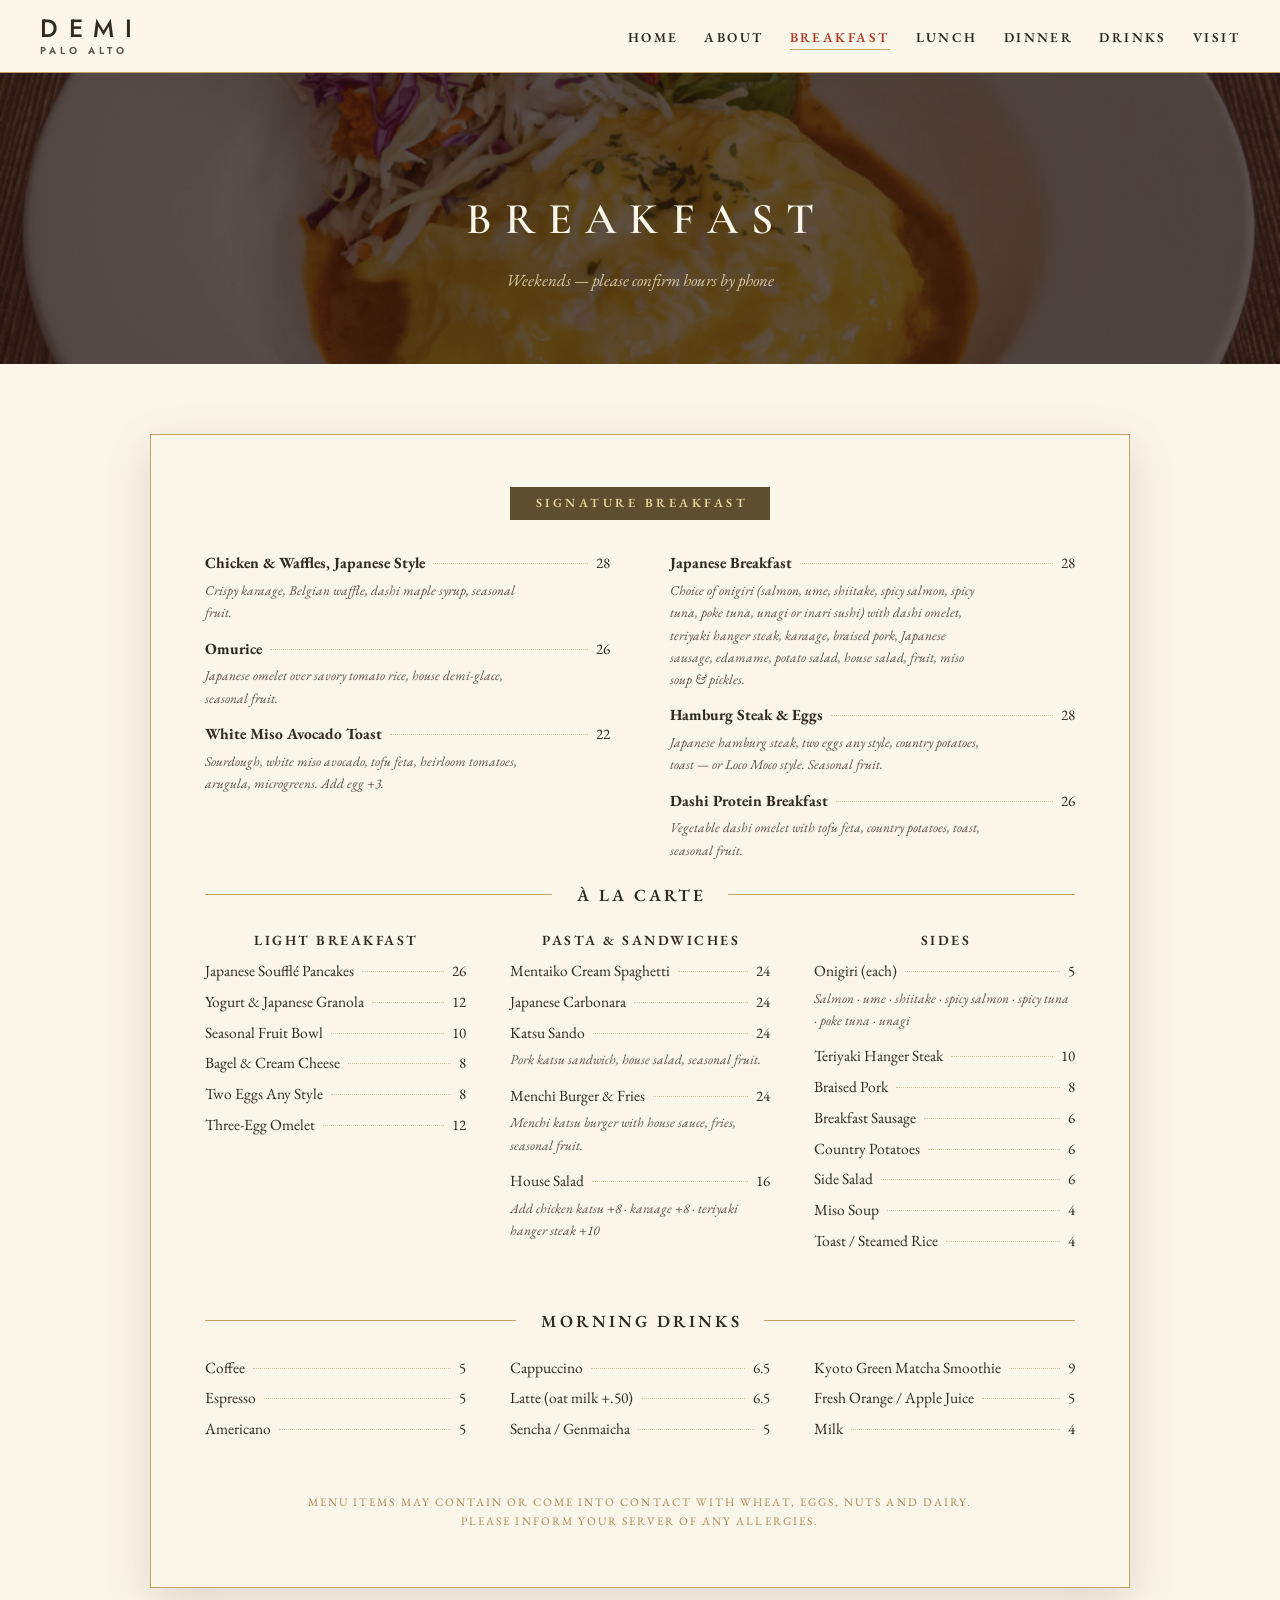
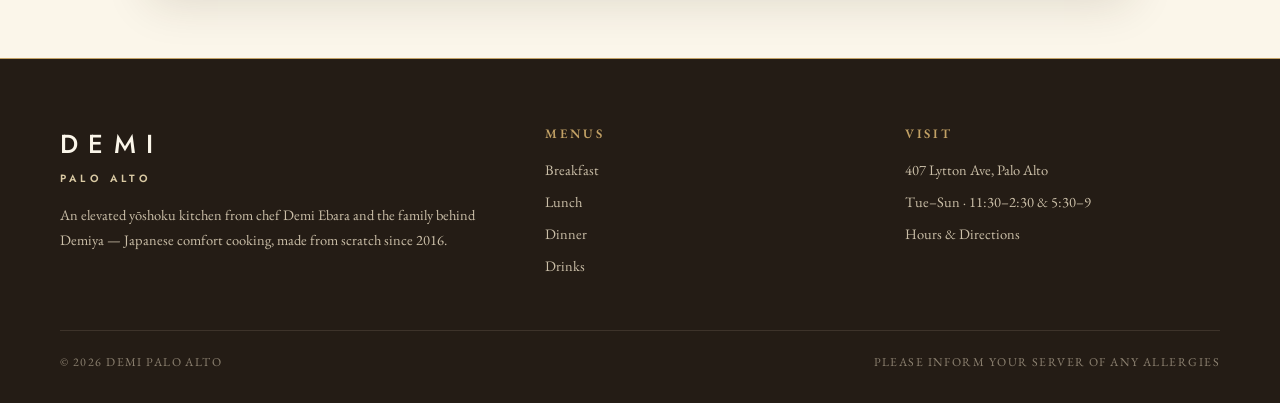
==== breakfast.html @ 5574823f "DEMI Palo Alto — static site preview" ====
<!DOCTYPE html>
<html lang="en">
<head>
<meta charset="UTF-8">
<meta name="viewport" content="width=device-width, initial-scale=1">
<meta name="robots" content="noindex, nofollow">
<title>Breakfast Menu — DEMI Palo Alto</title>
<link rel="preconnect" href="https://fonts.googleapis.com">
<link rel="preconnect" href="https://fonts.gstatic.com" crossorigin>
<link href="https://fonts.googleapis.com/css2?family=Cormorant+Garamond:wght@400;500;600;700&family=Jost:wght@300;400;500;600&family=EB+Garamond:ital,wght@0,400;0,500;0,600;0,700;1,400;1,500&display=swap" rel="stylesheet">
<link rel="stylesheet" href="style.css">
</head>
<body>

<nav class="nav">
  <a class="brand" href="index.html"><span class="wordmark">DEMI</span><span class="place">Palo Alto</span></a>
  <ul>
    <li><a href="index.html">Home</a></li>
    <li><a href="index.html#about">About</a></li>
    <li><a class="active" href="breakfast.html">Breakfast</a></li>
    <li><a href="lunch.html">Lunch</a></li>
    <li><a href="dinner.html">Dinner</a></li>
    <li><a href="drinks.html">Drinks</a></li>
    <li><a href="index.html#visit">Visit</a></li>
  </ul>
</nav>

<header class="menu-hero" style="background-image:url('images/Demiya_Omurice-1024x819.jpg')">
  <h1>Breakfast</h1>
  <p class="when">Weekends — please confirm hours by phone</p>
</header>

<div class="sheet-wrap"><div class="sheet">

  <div class="banner-wrap"><span class="kicker">Signature Breakfast</span></div>

  <div class="m-cols">
    <div>
      <div class="mrow"><span class="n"><strong>Chicken &amp; Waffles, Japanese Style</strong></span><span class="dots"></span><span class="p">28</span></div>
      <p class="mdesc">Crispy karaage, Belgian waffle, dashi maple syrup, seasonal fruit.</p>
      <div class="mrow"><span class="n"><strong>Omurice</strong></span><span class="dots"></span><span class="p">26</span></div>
      <p class="mdesc">Japanese omelet over savory tomato rice, house demi-glace, seasonal fruit.</p>
      <div class="mrow"><span class="n"><strong>White Miso Avocado Toast</strong></span><span class="dots"></span><span class="p">22</span></div>
      <p class="mdesc">Sourdough, white miso avocado, tofu feta, heirloom tomatoes, arugula, microgreens. Add egg +3.</p>
    </div>
    <div>
      <div class="mrow"><span class="n"><strong>Japanese Breakfast</strong></span><span class="dots"></span><span class="p">28</span></div>
      <p class="mdesc">Choice of onigiri (salmon, ume, shiitake, spicy salmon, spicy tuna, poke tuna, unagi or inari sushi) with dashi omelet, teriyaki hanger steak, karaage, braised pork, Japanese sausage, edamame, potato salad, house salad, fruit, miso soup &amp; pickles.</p>
      <div class="mrow"><span class="n"><strong>Hamburg Steak &amp; Eggs</strong></span><span class="dots"></span><span class="p">28</span></div>
      <p class="mdesc">Japanese hamburg steak, two eggs any style, country potatoes, toast — or Loco Moco style. Seasonal fruit.</p>
      <div class="mrow"><span class="n"><strong>Dashi Protein Breakfast</strong></span><span class="dots"></span><span class="p">26</span></div>
      <p class="mdesc">Vegetable dashi omelet with tofu feta, country potatoes, toast, seasonal fruit.</p>
    </div>
  </div>

  <div class="center-head"><span class="m-sec-h" style="margin:0">À La Carte</span></div>
  <div class="m-cols three">
    <div class="m-sec">
      <div class="m-sec-h" style="font-size:14px">Light Breakfast</div>
      <div class="mrow"><span class="n">Japanese Soufflé Pancakes</span><span class="dots"></span><span class="p">26</span></div>
      <div class="mrow"><span class="n">Yogurt &amp; Japanese Granola</span><span class="dots"></span><span class="p">12</span></div>
      <div class="mrow"><span class="n">Seasonal Fruit Bowl</span><span class="dots"></span><span class="p">10</span></div>
      <div class="mrow"><span class="n">Bagel &amp; Cream Cheese</span><span class="dots"></span><span class="p">8</span></div>
      <div class="mrow"><span class="n">Two Eggs Any Style</span><span class="dots"></span><span class="p">8</span></div>
      <div class="mrow"><span class="n">Three-Egg Omelet</span><span class="dots"></span><span class="p">12</span></div>
    </div>
    <div class="m-sec">
      <div class="m-sec-h" style="font-size:14px">Pasta &amp; Sandwiches</div>
      <div class="mrow"><span class="n">Mentaiko Cream Spaghetti</span><span class="dots"></span><span class="p">24</span></div>
      <div class="mrow"><span class="n">Japanese Carbonara</span><span class="dots"></span><span class="p">24</span></div>
      <div class="mrow"><span class="n">Katsu Sando</span><span class="dots"></span><span class="p">24</span></div>
      <p class="mdesc">Pork katsu sandwich, house salad, seasonal fruit.</p>
      <div class="mrow"><span class="n">Menchi Burger &amp; Fries</span><span class="dots"></span><span class="p">24</span></div>
      <p class="mdesc">Menchi katsu burger with house sauce, fries, seasonal fruit.</p>
      <div class="mrow"><span class="n">House Salad</span><span class="dots"></span><span class="p">16</span></div>
      <p class="mdesc">Add chicken katsu +8 · karaage +8 · teriyaki hanger steak +10</p>
    </div>
    <div class="m-sec">
      <div class="m-sec-h" style="font-size:14px">Sides</div>
      <div class="mrow"><span class="n">Onigiri (each)</span><span class="dots"></span><span class="p">5</span></div>
      <p class="mdesc">Salmon · ume · shiitake · spicy salmon · spicy tuna · poke tuna · unagi</p>
      <div class="mrow"><span class="n">Teriyaki Hanger Steak</span><span class="dots"></span><span class="p">10</span></div>
      <div class="mrow"><span class="n">Braised Pork</span><span class="dots"></span><span class="p">8</span></div>
      <div class="mrow"><span class="n">Breakfast Sausage</span><span class="dots"></span><span class="p">6</span></div>
      <div class="mrow"><span class="n">Country Potatoes</span><span class="dots"></span><span class="p">6</span></div>
      <div class="mrow"><span class="n">Side Salad</span><span class="dots"></span><span class="p">6</span></div>
      <div class="mrow"><span class="n">Miso Soup</span><span class="dots"></span><span class="p">4</span></div>
      <div class="mrow"><span class="n">Toast / Steamed Rice</span><span class="dots"></span><span class="p">4</span></div>
    </div>
  </div>

  <div class="center-head"><span class="m-sec-h" style="margin:0">Morning Drinks</span></div>
  <div class="m-cols three">
    <div class="m-sec">
      <div class="mrow"><span class="n">Coffee</span><span class="dots"></span><span class="p">5</span></div>
      <div class="mrow"><span class="n">Espresso</span><span class="dots"></span><span class="p">5</span></div>
      <div class="mrow"><span class="n">Americano</span><span class="dots"></span><span class="p">5</span></div>
    </div>
    <div class="m-sec">
      <div class="mrow"><span class="n">Cappuccino</span><span class="dots"></span><span class="p">6.5</span></div>
      <div class="mrow"><span class="n">Latte (oat milk +.50)</span><span class="dots"></span><span class="p">6.5</span></div>
      <div class="mrow"><span class="n">Sencha / Genmaicha</span><span class="dots"></span><span class="p">5</span></div>
    </div>
    <div class="m-sec">
      <div class="mrow"><span class="n">Kyoto Green Matcha Smoothie</span><span class="dots"></span><span class="p">9</span></div>
      <div class="mrow"><span class="n">Fresh Orange / Apple Juice</span><span class="dots"></span><span class="p">5</span></div>
      <div class="mrow"><span class="n">Milk</span><span class="dots"></span><span class="p">4</span></div>
    </div>
  </div>

  <p class="m-note" style="color:#a58a53;letter-spacing:.18em;text-transform:uppercase;font-style:normal;font-size:11.5px;margin-top:6px">Menu items may contain or come into contact with wheat, eggs, nuts and dairy.<br>Please inform your server of any allergies.</p>

</div></div>

<footer>
  <div class="foot-grid">
    <div>
      <div class="wordmark">DEMI</div>
      <div class="place">Palo Alto</div>
      <p>An elevated yōshoku kitchen from chef Demi Ebara and the family behind Demiya —
      Japanese comfort cooking, made from scratch since 2016.</p>
    </div>
    <div>
      <h4>Menus</h4>
      <ul>
        <li><a href="breakfast.html">Breakfast</a></li>
        <li><a href="lunch.html">Lunch</a></li>
        <li><a href="dinner.html">Dinner</a></li>
        <li><a href="drinks.html">Drinks</a></li>
      </ul>
    </div>
    <div>
      <h4>Visit</h4>
      <ul>
        <li>407 Lytton Ave, Palo Alto</li>
        <li>Tue–Sun · 11:30–2:30 &amp; 5:30–9</li>
        <li><a href="index.html#visit">Hours &amp; Directions</a></li>
      </ul>
    </div>
  </div>
  <div class="foot-bottom">
    <span>© 2026 DEMI Palo Alto</span>
    <span>Please inform your server of any allergies</span>
  </div>
</footer>

</body>
</html>
---- style.css ----
/* ============================================================
   DEMI Palo Alto — site stylesheet
   Design language: the restaurant's current print menus —
   Jost wordmark (storefront sign) + Cormorant Garamond / EB Garamond, cream paper, gold
   hairlines, bronze banner chips, brick-red accents.
   ============================================================ */

:root{
  --ink:#33291f;
  --ink-soft:#5d5142;
  --paper:#fbf6ea;
  --paper-alt:#f4ecda;
  --card:#fffdf6;
  --dark:#241c15;
  --dark-2:#2e251c;
  --gold:#c2a165;
  --gold-soft:#d9c9a3;
  --red:#b13a28;
  --banner:#5c4f2f;
  --banner-text:#e5d3a1;
  --leaf:#5a7d4a;
}
*{margin:0;padding:0;box-sizing:border-box}
html{scroll-behavior:smooth}
/* offset anchor jumps so the sticky nav doesn't cover the section top */
#about,#visit{scroll-margin-top:96px}
body{
  font-family:'EB Garamond',serif;
  color:var(--ink);background:var(--paper);
  font-size:17px;line-height:1.65;
  -webkit-font-smoothing:antialiased;
  font-feature-settings:'lnum';
}
img{max-width:100%;display:block}
a{color:inherit;text-decoration:none}

/* ---------- type helpers ---------- */
.display{font-family:'Cormorant Garamond',serif;font-weight:500}
.kicker{
  display:inline-block;background:var(--banner);color:var(--banner-text);
  font-size:12.5px;font-weight:600;letter-spacing:.28em;text-indent:.28em;
  text-transform:uppercase;padding:6px 22px 7px;
}
.section-title{
  font-family:'Cormorant Garamond',serif;font-weight:500;
  font-size:clamp(28px,4vw,38px);line-height:1.25;
  letter-spacing:.02em;margin:18px 0 14px;
}
.red-note{color:var(--red);font-style:italic}
.gold-rule{border:none;border-top:1px solid var(--gold);width:72px;margin:22px auto}

/* ---------- nav ---------- */
.nav{
  position:sticky;top:0;z-index:50;
  background:var(--paper);border-bottom:1px solid var(--gold);
  display:flex;align-items:center;justify-content:space-between;
  gap:18px;flex-wrap:wrap;padding:16px 40px;
}
.nav .brand{display:flex;flex-direction:column;line-height:1}
.nav .brand .wordmark{
  font-family:'Jost',sans-serif;font-weight:500;
  font-size:25px;letter-spacing:.42em;
}
.nav .brand .place{
  font-family:'Jost',sans-serif;font-size:10px;font-weight:600;letter-spacing:.4em;
  text-transform:uppercase;margin-top:5px;color:var(--ink-soft);
}
.nav ul{display:flex;list-style:none;gap:26px;flex-wrap:wrap}
.nav ul a{
  font-size:13.5px;font-weight:600;letter-spacing:.18em;
  text-transform:uppercase;padding-bottom:3px;
  border-bottom:1.5px solid transparent;transition:.2s;
}
.nav ul a:hover{color:var(--red)}
.nav ul a.active{border-bottom-color:var(--gold);color:var(--red)}

/* ---------- hero ---------- */
.hero{
  position:relative;min-height:92vh;
  display:flex;align-items:center;justify-content:center;
  background-size:cover;background-position:center;
  text-align:center;color:var(--paper);
}
.hero::before{content:'';position:absolute;inset:0;
  background:radial-gradient(ellipse at center,rgba(30,14,10,.55) 0%,rgba(30,14,10,.78) 100%)}
.hero-inner{position:relative;padding:60px 24px;max-width:820px}
.hero .wordmark{
  font-family:'Jost',sans-serif;font-weight:500;
  font-size:clamp(52px,9vw,84px);letter-spacing:.4em;text-indent:.4em;line-height:1.1;
}
.hero .place{
  font-family:'Jost',sans-serif;font-size:15px;font-weight:600;letter-spacing:.5em;text-indent:.5em;
  text-transform:uppercase;margin-top:14px;color:var(--gold-soft);
}
.hero .tag{
  font-size:clamp(17px,2.2vw,21px);font-style:italic;
  margin-top:8px;color:#f3ead8;
}
.hero .cta-row{display:flex;gap:16px;justify-content:center;flex-wrap:wrap;margin-top:34px}

/* ---------- buttons ---------- */
.btn{
  display:inline-block;padding:13px 30px;
  font-family:'EB Garamond',serif;font-size:13.5px;font-weight:600;
  letter-spacing:.22em;text-indent:.22em;text-transform:uppercase;
  border:1px solid var(--gold);transition:.25s;
}
.btn.light{color:var(--paper)}
.btn.light:hover{background:var(--gold);color:var(--dark)}
.btn.dark{color:var(--ink)}
.btn.dark:hover{background:var(--ink);color:var(--paper);border-color:var(--ink)}
.btn.solid{background:var(--red);border-color:var(--red);color:#fdf3ec}
.btn.solid:hover{background:#963022;border-color:#963022}

/* ---------- sections ---------- */
.section{padding:96px 24px}
.section.alt{background:var(--paper-alt)}
.section.dark{background:var(--dark);color:#efe6d4}
.section-head{text-align:center;max-width:760px;margin:0 auto 52px}
.kicker-row{display:flex;align-items:center;gap:26px}
.kicker-row::before,.kicker-row::after{content:'';flex:1;border-top:1px solid var(--gold)}
.section-head p.lede{font-size:18px;color:var(--ink-soft)}
.section.dark .section-head p.lede{color:#cbbfa8}
.wrap{max-width:1160px;margin:0 auto}

/* ---------- cards ---------- */
.card-grid{display:grid;grid-template-columns:repeat(3,1fr);gap:26px}
.card{
  background:var(--card);border:1px solid var(--gold-soft);
  display:flex;flex-direction:column;
}
.card img{aspect-ratio:5/4;object-fit:cover;width:100%}
.card .card-body{padding:24px 26px 28px;text-align:center}
.card h3{
  font-family:'Cormorant Garamond',serif;font-weight:600;
  font-size:21px;letter-spacing:.03em;margin-bottom:4px;
}
.card .price{color:var(--red);font-size:15px;letter-spacing:.06em;margin-bottom:10px}
.card p{font-size:15px;color:var(--ink-soft);line-height:1.6}
.card .dash{width:22px;border-top:1.4px solid var(--gold);margin:14px auto 0}

/* menu teaser cards */
.menu-cards{display:grid;grid-template-columns:repeat(4,1fr);gap:22px}
.menu-card{
  border:1px solid var(--gold);padding:38px 26px;text-align:center;
  background:var(--card);display:flex;flex-direction:column;gap:10px;align-items:center;
  transition:.25s;
}
.menu-card:hover{transform:translateY(-4px);box-shadow:0 14px 30px rgba(60,40,15,.12)}
.menu-card h3{font-family:'Cormorant Garamond',serif;font-weight:600;font-size:23px}
.menu-card .when{font-size:13.5px;color:var(--red);font-style:italic}
.menu-card p{font-size:14.5px;color:var(--ink-soft)}
.menu-card .btn{margin-top:auto}

/* ---------- about ---------- */
.about-grid{display:grid;grid-template-columns:1fr 1fr;gap:56px;align-items:center}
.about-grid .photo{border:1px solid var(--gold);padding:10px;background:var(--card)}
.about-grid .photo img{aspect-ratio:4/5;object-fit:cover}
.about-copy p{margin-bottom:16px;font-size:16.5px}
.about-copy p:last-of-type{margin-bottom:26px}

/* ---------- visit ---------- */
.visit-grid{display:grid;grid-template-columns:1fr 1fr;gap:56px}
.visit-block h3{
  font-size:15px;font-weight:600;letter-spacing:.22em;text-transform:uppercase;
  color:var(--gold);margin-bottom:16px;
}
.hours-row{display:flex;justify-content:space-between;gap:10px;
  border-bottom:1px dotted #4c4132;padding:9px 2px;font-size:16px}
.hours-row .d{letter-spacing:.04em}
.visit-block .addr{font-family:'Cormorant Garamond',serif;font-size:26px;line-height:1.4;margin-bottom:10px}
.visit-block p{color:#cbbfa8;font-size:15.5px;margin-bottom:8px}
.visit-block .btn{margin-top:18px}

/* ---------- footer ---------- */
footer{background:var(--dark);color:#cbbfa8;padding:64px 24px 30px;border-top:1px solid var(--gold)}
.foot-grid{max-width:1160px;margin:0 auto;display:grid;
  grid-template-columns:1.4fr 1fr 1fr;gap:44px;padding-bottom:44px}
footer .wordmark{
  font-family:'Jost',sans-serif;font-weight:500;color:var(--paper);
  font-size:26px;letter-spacing:.4em;margin-bottom:4px;
}
footer .place{font-family:'Jost',sans-serif;font-size:10.5px;font-weight:600;letter-spacing:.4em;
  text-transform:uppercase;color:var(--gold-soft);margin-bottom:16px}
footer p{font-size:14.5px;line-height:1.7}
footer h4{font-size:13px;font-weight:600;letter-spacing:.22em;
  text-transform:uppercase;color:var(--gold);margin-bottom:14px}
footer li{list-style:none;font-size:14.5px;margin-bottom:8px}
footer a:hover{color:var(--paper)}
.foot-bottom{
  max-width:1160px;margin:0 auto;border-top:1px solid #3d332a;
  padding-top:22px;display:flex;justify-content:space-between;gap:12px;flex-wrap:wrap;
  font-size:12px;letter-spacing:.12em;text-transform:uppercase;color:#8d8271;
}

/* ============================================================
   MENU SHEET (shared by menu pages)
   ============================================================ */
.menu-hero{
  position:relative;padding:110px 24px 70px;text-align:center;color:var(--paper);
  background-size:cover;background-position:center;
}
.menu-hero::before{content:'';position:absolute;inset:0;background:rgba(30,14,10,.72)}
.menu-hero > *{position:relative}
.menu-hero h1{
  font-family:'Cormorant Garamond',serif;font-weight:600;
  font-size:clamp(30px,5vw,44px);letter-spacing:.3em;text-indent:.3em;text-transform:uppercase;
}
.menu-hero .when{font-style:italic;color:var(--gold-soft);margin-top:10px;font-size:17px}

.sheet-wrap{padding:70px 20px;display:flex;justify-content:center}
.sheet{
  background:var(--paper);width:980px;max-width:100%;
  border:1px solid var(--gold);padding:52px 54px 40px;
  box-shadow:0 14px 44px rgba(50,35,15,.14);
}
.sheet .banner-wrap{text-align:center;margin-bottom:30px}
.m-sec{margin-bottom:40px}
.m-sec-h{
  font-size:17px;font-weight:600;letter-spacing:.18em;text-indent:.18em;
  text-transform:uppercase;text-align:center;margin-bottom:6px;
}
.m-note{text-align:center;font-size:14px;font-style:italic;margin-bottom:16px}
.m-note.red{color:var(--red)}
.m-cols{display:grid;grid-template-columns:1fr 1fr;column-gap:60px}
.m-cols.three{grid-template-columns:1fr 1fr 1fr;column-gap:44px}
.mrow{display:flex;align-items:baseline;gap:8px;margin-bottom:5px}
.mrow .n{font-size:15.5px}
.mrow .dots{flex:1;border-bottom:1.4px dotted var(--gold-soft);transform:translateY(-4px);min-width:16px}
.mrow .p{font-size:15px;white-space:nowrap}
.mdesc{font-size:13.5px;color:var(--ink-soft);font-style:italic;margin:-2px 0 12px;max-width:52ch}
.center-head{display:flex;align-items:center;gap:22px;margin:8px 0 20px}
.center-head::before,.center-head::after{content:'';flex:1;border-top:1px solid var(--gold)}
.leaf-ic{display:inline-block;width:12px;height:12px;vertical-align:-1px;fill:var(--leaf)}

@media (max-width:900px){
  .card-grid,.menu-cards{grid-template-columns:1fr 1fr}
  .about-grid,.visit-grid{grid-template-columns:1fr}
  .foot-grid{grid-template-columns:1fr}
  .m-cols,.m-cols.three{grid-template-columns:1fr}
  .nav{padding:14px 18px}
  .sheet{padding:34px 22px}
}
@media (max-width:560px){
  .card-grid,.menu-cards{grid-template-columns:1fr}
}
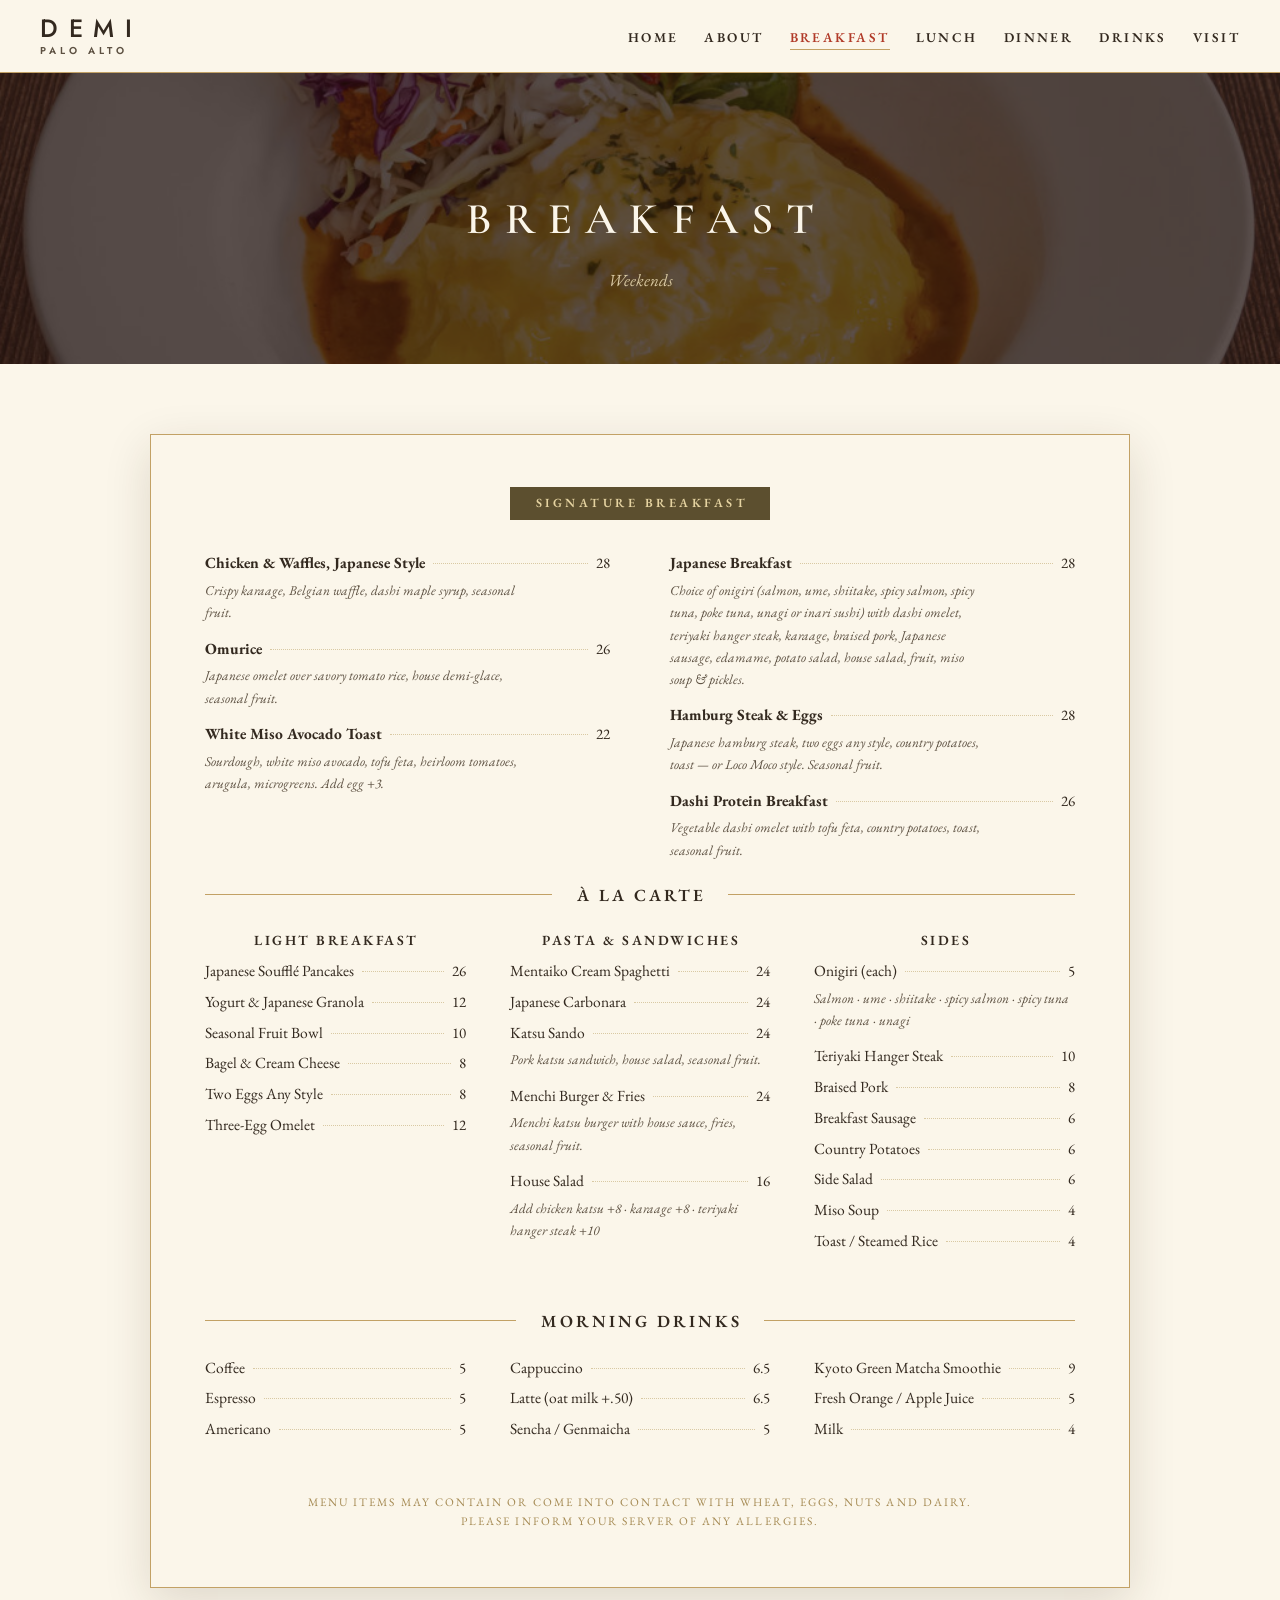
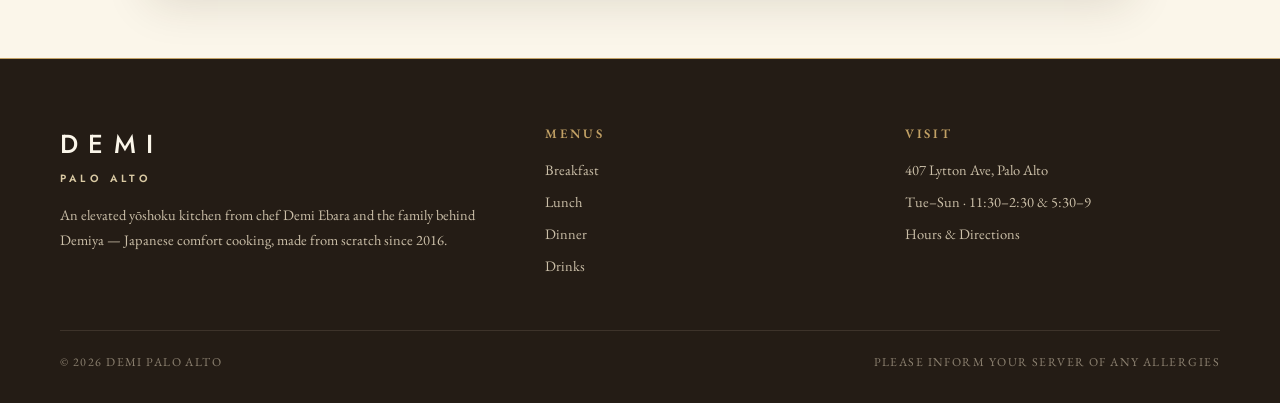
==== commit e58025cb: "Remove phone references — DEMI has no listed number" ====
--- a/breakfast.html
+++ b/breakfast.html
@@ -8,13 +8,17 @@
 <link rel="preconnect" href="https://fonts.googleapis.com">
 <link rel="preconnect" href="https://fonts.gstatic.com" crossorigin>
 <link href="https://fonts.googleapis.com/css2?family=Cormorant+Garamond:wght@400;500;600;700&family=Jost:wght@300;400;500;600&family=EB+Garamond:ital,wght@0,400;0,500;0,600;0,700;1,400;1,500&display=swap" rel="stylesheet">
-<link rel="stylesheet" href="style.css">
+<link rel="stylesheet" href="style.css?v=20260802">
 </head>
 <body>
 
 <nav class="nav">
   <a class="brand" href="index.html"><span class="wordmark">DEMI</span><span class="place">Palo Alto</span></a>
-  <ul>
+  <button class="burger" type="button" aria-label="Open menu"
+          aria-expanded="false" aria-controls="nav-links">
+    <span class="bars" aria-hidden="true"></span>
+  </button>
+  <ul id="nav-links">
     <li><a href="index.html">Home</a></li>
     <li><a href="index.html#about">About</a></li>
     <li><a class="active" href="breakfast.html">Breakfast</a></li>
@@ -22,12 +26,17 @@
     <li><a href="dinner.html">Dinner</a></li>
     <li><a href="drinks.html">Drinks</a></li>
     <li><a href="index.html#visit">Visit</a></li>
+    <li class="nav-note">
+      <span>407 Lytton Avenue, Palo Alto</span>
+      <span>Tue&ndash;Sun &middot; 11:30&ndash;2:30 &amp; 5:30&ndash;9:00</span>
+      <a class="btn dark" href="https://maps.google.com/?q=DEMI+407+Lytton+Ave+Palo+Alto" target="_blank" rel="noopener">Get Directions</a>
+    </li>
   </ul>
 </nav>
 
 <header class="menu-hero" style="background-image:url('images/Demiya_Omurice-1024x819.jpg')">
   <h1>Breakfast</h1>
-  <p class="when">Weekends — please confirm hours by phone</p>
+  <p class="when">Weekends</p>
 </header>
 
 <div class="sheet-wrap"><div class="sheet">
@@ -144,5 +153,6 @@
   </div>
 </footer>
 
+<script src="site.js?v=20260802" defer></script>
 </body>
 </html>
--- a/style.css
+++ b/style.css
@@ -21,7 +21,7 @@
   --leaf:#5a7d4a;
 }
 *{margin:0;padding:0;box-sizing:border-box}
-html{scroll-behavior:smooth}
+html{scroll-behavior:smooth;-webkit-text-size-adjust:100%;text-size-adjust:100%}
 /* offset anchor jumps so the sticky nav doesn't cover the section top */
 #about,#visit{scroll-margin-top:96px}
 body{
@@ -33,6 +33,11 @@
 }
 img{max-width:100%;display:block}
 a{color:inherit;text-decoration:none}
+a:focus-visible,button:focus-visible{outline:2px solid var(--gold);outline-offset:3px}
+/* touch devices keep :hover styles stuck after a tap — opt out of the lifts */
+@media (hover:none){
+  .card:hover,.menu-card:hover{transform:none;box-shadow:none}
+}
 
 /* ---------- type helpers ---------- */
 .display{font-family:'Cormorant Garamond',serif;font-weight:500}
@@ -55,7 +60,10 @@
   background:var(--paper);border-bottom:1px solid var(--gold);
   display:flex;align-items:center;justify-content:space-between;
   gap:18px;flex-wrap:wrap;padding:16px 40px;
-}
+  transition:box-shadow .25s ease;
+}
+/* lifts off the page once you start scrolling */
+.nav.scrolled{box-shadow:0 6px 22px rgba(45,30,10,.10)}
 .nav .brand{display:flex;flex-direction:column;line-height:1}
 .nav .brand .wordmark{
   font-family:'Jost',sans-serif;font-weight:500;
@@ -73,6 +81,28 @@
 }
 .nav ul a:hover{color:var(--red)}
 .nav ul a.active{border-bottom-color:var(--gold);color:var(--red)}
+/* the address block at the foot of the mobile panel — desktop never sees it */
+.nav .nav-note{display:none}
+
+/* ---------- hamburger (mobile only; shown in the ≤1024 block) ---------- */
+.burger{
+  display:none;width:46px;height:46px;margin-right:-11px;flex:0 0 auto;
+  align-items:center;justify-content:center;
+  background:none;border:0;padding:0;cursor:pointer;color:var(--ink);
+  -webkit-tap-highlight-color:transparent;
+}
+.burger .bars{position:relative;display:block;width:22px;height:1.6px;
+  background:currentColor;transition:background-color .1s linear .12s}
+.burger .bars::before,.burger .bars::after{
+  content:'';position:absolute;left:0;width:22px;height:1.6px;background:currentColor;
+  transition:transform .28s cubic-bezier(.4,0,.2,1);
+}
+.burger .bars::before{top:-6.5px}
+.burger .bars::after{top:6.5px}
+.nav.open .burger{color:var(--red)}
+.nav.open .burger .bars{background:transparent;transition:background-color .1s linear}
+.nav.open .burger .bars::before{transform:translateY(6.5px) rotate(45deg)}
+.nav.open .burger .bars::after{transform:translateY(-6.5px) rotate(-45deg)}
 
 /* ---------- hero ---------- */
 .hero{
@@ -233,14 +263,152 @@
 .center-head::before,.center-head::after{content:'';flex:1;border-top:1px solid var(--gold)}
 .leaf-ic{display:inline-block;width:12px;height:12px;vertical-align:-1px;fill:var(--leaf)}
 
-@media (max-width:900px){
+/* ============================================================
+   RESPONSIVE
+   Breakpoints: 1180 narrow desktop · 1024 tablet + mobile header
+                · 820 stack · 620 phone · 400 small phone
+   ============================================================ */
+
+@media (max-width:1180px){
+  .section{padding:82px 22px}
+  .about-grid,.visit-grid{gap:44px}
+  .sheet{padding:46px 40px 34px}
+  .m-cols{column-gap:44px}
+  .m-cols.three{column-gap:32px}
+}
+
+/* ---------- ≤1024: the desktop nav no longer fits — go to the bar ---------- */
+@media (max-width:1024px){
+  .nav{
+    flex-wrap:nowrap;gap:12px;padding:0 18px;min-height:64px;
+  }
+  .nav .brand .wordmark{font-size:21px;letter-spacing:.34em}
+  .nav .brand .place{font-size:9px;letter-spacing:.34em;margin-top:4px}
+  .burger{display:flex}
+
+  /* the desktop link row becomes a drop-down panel under the bar */
+  .nav ul{
+    position:absolute;top:100%;left:0;right:0;
+    flex-direction:column;gap:0;align-items:stretch;
+    background:var(--paper);
+    border-bottom:1px solid var(--gold);
+    box-shadow:0 20px 34px rgba(45,30,10,.16);
+    padding:4px 0 0;
+    max-height:calc(100vh - 64px);max-height:calc(100dvh - 64px);
+    overflow-y:auto;-webkit-overflow-scrolling:touch;
+    opacity:0;visibility:hidden;transform:translateY(-12px);
+    transition:opacity .2s ease,transform .26s cubic-bezier(.4,0,.2,1),
+               visibility 0s linear .26s;
+  }
+  .nav.open ul{
+    opacity:1;visibility:visible;transform:none;
+    transition:opacity .2s ease,transform .26s cubic-bezier(.4,0,.2,1),
+               visibility 0s;
+  }
+  /* soft scrim over the page while the panel is open (click-through, so the
+     document handler still sees an outside tap and closes the menu) */
+  .nav::after{
+    content:'';position:fixed;inset:64px 0 0;z-index:-1;pointer-events:none;
+    background:rgba(28,18,10,.42);
+    opacity:0;visibility:hidden;
+    transition:opacity .26s ease,visibility 0s linear .26s;
+  }
+  .nav.open::after{
+    opacity:1;visibility:visible;
+    transition:opacity .26s ease,visibility 0s;
+  }
+  .nav ul li{width:100%}
+  .nav ul a{
+    display:block;padding:15px 22px;font-size:13px;letter-spacing:.2em;
+    border-bottom:1px solid rgba(194,161,101,.26);
+  }
+  .nav ul li:last-of-type a{border-bottom:0}
+  .nav ul a.active{
+    color:var(--red);background:rgba(194,161,101,.12);
+    border-bottom-color:rgba(194,161,101,.26);
+    box-shadow:inset 3px 0 0 var(--gold);
+  }
+  /* address + hours card that closes out the panel */
+  .nav .nav-note{
+    display:block;background:var(--paper-alt);
+    border-top:1px solid rgba(194,161,101,.4);
+    padding:18px 22px 22px;text-align:left;
+  }
+  .nav .nav-note span{
+    display:block;font-size:14.5px;color:var(--ink-soft);line-height:1.6;
+  }
+  .nav .nav-note span:first-child{color:var(--ink)}
+  .nav .nav-note .btn{margin-top:14px;padding:11px 22px;font-size:12px;width:100%;text-align:center}
+}
+
+/* ---------- ≤820: two-up grids and stacked halves ---------- */
+@media (max-width:820px){
   .card-grid,.menu-cards{grid-template-columns:1fr 1fr}
-  .about-grid,.visit-grid{grid-template-columns:1fr}
-  .foot-grid{grid-template-columns:1fr}
+  .about-grid,.visit-grid{grid-template-columns:1fr;gap:34px}
+  .foot-grid{grid-template-columns:1fr;gap:30px;padding-bottom:32px}
   .m-cols,.m-cols.three{grid-template-columns:1fr}
-  .nav{padding:14px 18px}
-  .sheet{padding:34px 22px}
-}
-@media (max-width:560px){
-  .card-grid,.menu-cards{grid-template-columns:1fr}
-}
+  .sheet{padding:34px 24px 28px}
+  .about-grid .photo img{aspect-ratio:16/11}
+}
+
+/* ---------- ≤620: phones ---------- */
+@media (max-width:620px){
+  #about,#visit{scroll-margin-top:72px}
+
+  .section{padding:58px 18px}
+  .section-head{margin-bottom:34px}
+  .section-head p.lede{font-size:16.5px}
+  .kicker-row{gap:14px}
+  .gold-rule{margin:18px auto}
+
+  .hero{min-height:84vh;min-height:84svh}
+  .hero-inner{padding:44px 18px}
+  .hero .place{font-size:12.5px;letter-spacing:.42em;text-indent:.42em}
+  .hero .cta-row{flex-direction:column;align-items:center;gap:12px;margin-top:28px}
+  .hero .cta-row .btn{width:min(100%,300px);text-align:center}
+
+  .card-grid,.menu-cards{grid-template-columns:1fr;gap:18px}
+  .card img{aspect-ratio:16/10}
+  .card .card-body{padding:20px 20px 24px}
+  .menu-card{padding:28px 20px 26px}
+
+  .about-copy p{font-size:16px}
+  .about-grid .photo{padding:7px}
+
+  /* day / hours stack instead of squeezing onto one line */
+  .hours-row{flex-direction:column;align-items:flex-start;gap:1px;padding:10px 2px}
+  .hours-row span:last-child{color:var(--gold-soft);font-size:15px}
+  .visit-block .addr{font-size:23px}
+
+  footer{padding:48px 18px 26px}
+  footer li{margin-bottom:2px}
+  footer li a{display:inline-block;padding:6px 0}
+  .foot-bottom{flex-direction:column;gap:8px;font-size:11px;padding-top:18px}
+
+  /* menu pages */
+  .menu-hero{padding:70px 18px 46px}
+  .menu-hero h1{letter-spacing:.2em;text-indent:.2em}
+  .menu-hero .when{font-size:15.5px}
+  .sheet-wrap{padding:28px 12px 44px}
+  .sheet{padding:26px 17px 22px}
+  .sheet .banner-wrap{margin-bottom:22px}
+  .m-sec{margin-bottom:30px}
+  .m-sec-h{font-size:15.5px;letter-spacing:.15em;text-indent:.15em}
+  .center-head{gap:12px;margin:4px 0 16px}
+  .mrow .n{font-size:15px}
+  .mrow .p{font-size:14.5px}
+  .mdesc{font-size:13px;margin:0 0 11px}
+}
+
+/* ---------- ≤400: small phones (iPhone SE, split windows) ---------- */
+@media (max-width:400px){
+  .nav{padding:0 14px}
+  .kicker{font-size:11px;letter-spacing:.2em;text-indent:.2em;padding:6px 14px 7px}
+  .hero .wordmark{letter-spacing:.32em;text-indent:.32em}
+  .btn{padding:12px 22px;font-size:12.5px;letter-spacing:.18em;text-indent:.18em}
+  .section{padding:50px 15px}
+  .sheet{padding:22px 14px 18px}
+  .mrow .n{font-size:14.5px}
+  .m-sec-h{font-size:14.5px}
+  .visit-block .addr{font-size:21px}
+}
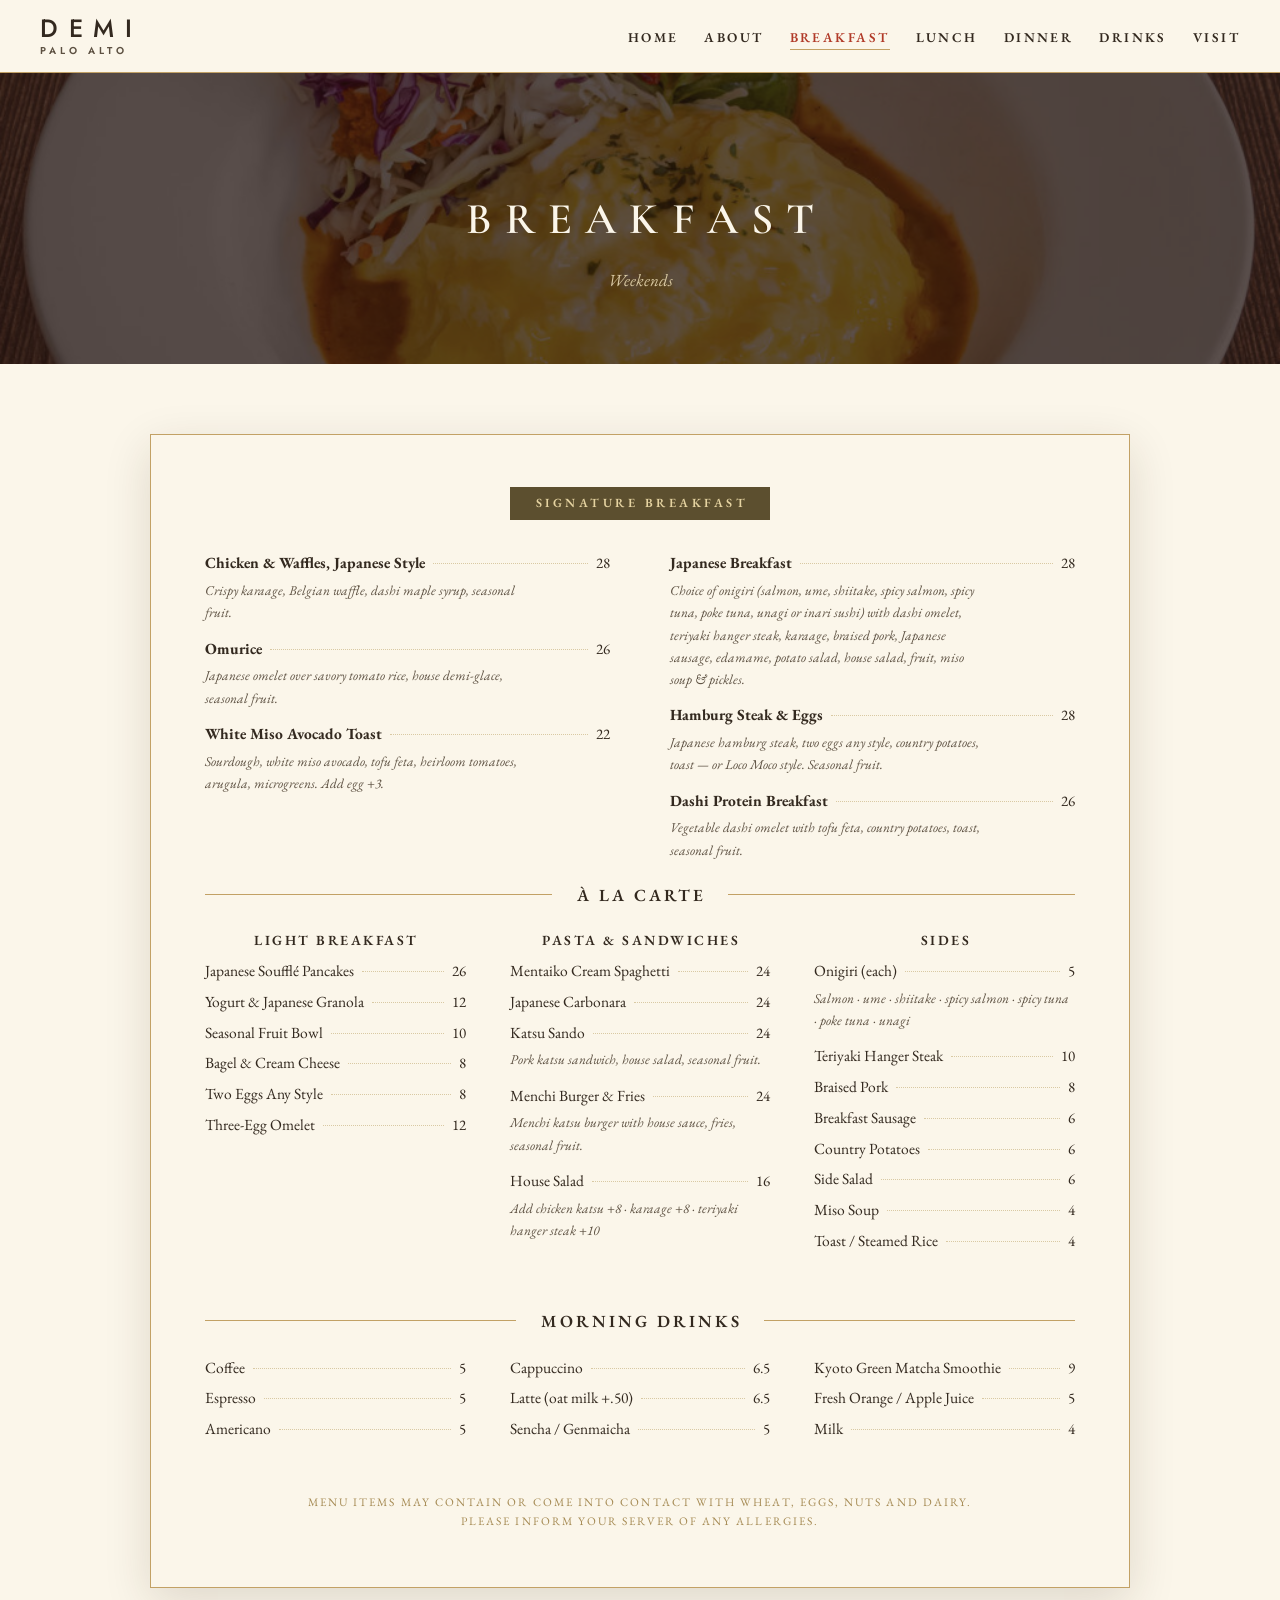
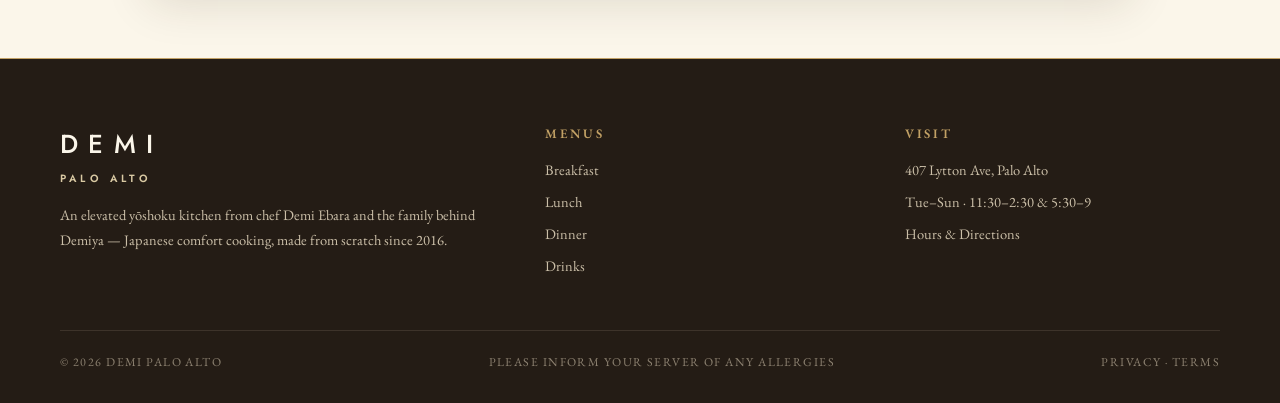
==== commit a2afc7ed: "Enable live Google reviews and legal footer" ====
--- a/breakfast.html
+++ b/breakfast.html
@@ -8,7 +8,7 @@
 <link rel="preconnect" href="https://fonts.googleapis.com">
 <link rel="preconnect" href="https://fonts.gstatic.com" crossorigin>
 <link href="https://fonts.googleapis.com/css2?family=Cormorant+Garamond:wght@400;500;600;700&family=Jost:wght@300;400;500;600&family=EB+Garamond:ital,wght@0,400;0,500;0,600;0,700;1,400;1,500&display=swap" rel="stylesheet">
-<link rel="stylesheet" href="style.css?v=20260802">
+<link rel="stylesheet" href="style.css?v=20260802d">
 </head>
 <body>
 
@@ -150,9 +150,10 @@
   <div class="foot-bottom">
     <span>© 2026 DEMI Palo Alto</span>
     <span>Please inform your server of any allergies</span>
+    <span class="legal-links"><a href="privacy.html">Privacy</a> · <a href="terms.html">Terms</a></span>
   </div>
 </footer>
 
-<script src="site.js?v=20260802" defer></script>
+<script src="site.js?v=20260802b" defer></script>
 </body>
 </html>
--- a/style.css
+++ b/style.css
@@ -182,6 +182,51 @@
 .menu-card p{font-size:14.5px;color:var(--ink-soft)}
 .menu-card .btn{margin-top:auto}
 
+/* ---------- guest reviews ---------- */
+.demi-google-reviews{margin-top:38px;width:100%;color:var(--ink)}
+.demi-review-status{min-height:116px;display:flex;align-items:center;
+  justify-content:center;text-align:center;color:var(--ink-soft);font-size:15px;
+  font-style:italic}
+.demi-review-status a{color:var(--red);text-decoration:underline}
+.demi-review-summary{display:flex;justify-content:center;align-items:center;
+  flex-wrap:wrap;gap:10px 18px;margin-bottom:26px;text-align:center}
+.demi-review-score{font-family:'Cormorant Garamond',serif;font-size:35px;
+  font-weight:600;line-height:1}
+.demi-review-summary-copy{color:var(--ink-soft);font-size:14px;line-height:1.35}
+.demi-review-summary-copy>span{display:block}
+.demi-google-attribution{color:#5e5e5e;
+  font-family:Roboto,Arial,sans-serif;font-size:12px;font-style:normal;
+  font-weight:400;letter-spacing:normal;line-height:1.25;white-space:nowrap}
+.demi-review-grid{display:grid;grid-template-columns:repeat(3,minmax(0,1fr));gap:26px}
+.demi-review-card{
+  min-width:0;background:var(--card);border:1px solid var(--gold-soft);
+  padding:27px 24px 23px;display:flex;flex-direction:column;gap:13px;
+  box-shadow:0 8px 24px rgba(60,40,15,.05);
+}
+.demi-review-stars{color:var(--red);font-family:Georgia,serif;font-size:14px;
+  letter-spacing:2px;line-height:1;white-space:nowrap}
+.demi-review-text{margin:0;font-size:15.5px;font-style:italic;line-height:1.62;
+  overflow-wrap:anywhere}
+.demi-review-author{display:grid;grid-template-columns:42px minmax(0,1fr);
+  gap:11px;align-items:center;margin-top:auto;padding-top:3px}
+.demi-review-avatar,.demi-review-avatar-fallback{width:42px;height:42px;
+  border-radius:50%;border:1px solid var(--gold-soft);background:var(--paper-alt);
+  object-fit:cover}
+.demi-review-avatar-fallback{display:flex;
+  align-items:center;justify-content:center;color:var(--banner);
+  font-family:'Cormorant Garamond',serif;font-size:18px;font-weight:600}
+.demi-review-author-copy{min-width:0}
+.demi-review-author-name{display:block;font-size:13px;font-weight:600;line-height:1.25}
+.demi-review-time{display:block;margin-top:3px;color:var(--ink-soft);
+  font-size:12.5px;line-height:1.3}
+.demi-review-source{align-self:flex-start;color:var(--red);font-size:12px;
+  font-weight:600;letter-spacing:.08em;text-transform:uppercase}
+.demi-review-disclosure{max-width:720px;margin:19px auto 0;color:#756858;
+  font-size:12px;line-height:1.5;text-align:center}
+.demi-review-disclosure a{color:inherit;text-decoration:underline}
+.demi-review-attributions{display:inline}
+.demi-review-attributions::before{content:' · '}
+
 /* ---------- about ---------- */
 .about-grid{display:grid;grid-template-columns:1fr 1fr;gap:56px;align-items:center}
 .about-grid .photo{border:1px solid var(--gold);padding:10px;background:var(--card)}
@@ -222,6 +267,21 @@
   padding-top:22px;display:flex;justify-content:space-between;gap:12px;flex-wrap:wrap;
   font-size:12px;letter-spacing:.12em;text-transform:uppercase;color:#8d8271;
 }
+.home-legal{padding:22px 24px 24px;border-top:1px solid #3d332a}
+.home-legal .foot-bottom{border:0;padding:0}
+.legal-links a{text-decoration:none}
+.legal-links a:hover,.legal-links a:focus-visible{color:var(--paper);text-decoration:underline;
+  text-underline-offset:.2em}
+
+/* ---------- legal pages ---------- */
+.legal-page{width:min(760px,calc(100% - 36px));margin:0 auto;
+  padding:clamp(68px,9vw,112px) 0;font-size:18px;line-height:1.7}
+.legal-page h1,.legal-page h2{font-family:'Cormorant Garamond',serif;
+  color:#261c17;line-height:1.15}
+.legal-page h1{margin:18px 0;font-size:clamp(42px,7vw,64px)}
+.legal-page h2{margin:42px 0 10px;font-size:28px}
+.legal-page p{margin:0 0 16px}
+.legal-page a{color:var(--red);text-decoration:underline;text-underline-offset:.16em}
 
 /* ============================================================
    MENU SHEET (shared by menu pages)
@@ -255,10 +315,10 @@
 .m-cols{display:grid;grid-template-columns:1fr 1fr;column-gap:60px}
 .m-cols.three{grid-template-columns:1fr 1fr 1fr;column-gap:44px}
 .mrow{display:flex;align-items:baseline;gap:8px;margin-bottom:5px}
-.mrow .n{font-size:15.5px}
+.mrow .n{font-size:15.5px;min-width:0;max-width:100%;overflow-wrap:anywhere;word-break:break-word}
 .mrow .dots{flex:1;border-bottom:1.4px dotted var(--gold-soft);transform:translateY(-4px);min-width:16px}
 .mrow .p{font-size:15px;white-space:nowrap}
-.mdesc{font-size:13.5px;color:var(--ink-soft);font-style:italic;margin:-2px 0 12px;max-width:52ch}
+.mdesc{font-size:13.5px;color:var(--ink-soft);font-style:italic;margin:-2px 0 12px;max-width:52ch;overflow-wrap:anywhere;word-break:break-word}
 .center-head{display:flex;align-items:center;gap:22px;margin:8px 0 20px}
 .center-head::before,.center-head::after{content:'';flex:1;border-top:1px solid var(--gold)}
 .leaf-ic{display:inline-block;width:12px;height:12px;vertical-align:-1px;fill:var(--leaf)}
@@ -344,6 +404,7 @@
 /* ---------- ≤820: two-up grids and stacked halves ---------- */
 @media (max-width:820px){
   .card-grid,.menu-cards{grid-template-columns:1fr 1fr}
+  .demi-review-grid{grid-template-columns:1fr;gap:18px}
   .about-grid,.visit-grid{grid-template-columns:1fr;gap:34px}
   .foot-grid{grid-template-columns:1fr;gap:30px;padding-bottom:32px}
   .m-cols,.m-cols.three{grid-template-columns:1fr}
@@ -371,6 +432,10 @@
   .card img{aspect-ratio:16/10}
   .card .card-body{padding:20px 20px 24px}
   .menu-card{padding:28px 20px 26px}
+  .demi-google-reviews{margin-top:26px}
+  .demi-review-summary{flex-direction:column;gap:7px;margin-bottom:20px}
+  .demi-review-card{padding:23px 20px 21px}
+  .demi-review-text{font-size:15px}
 
   .about-copy p{font-size:16px}
   .about-grid .photo{padding:7px}
